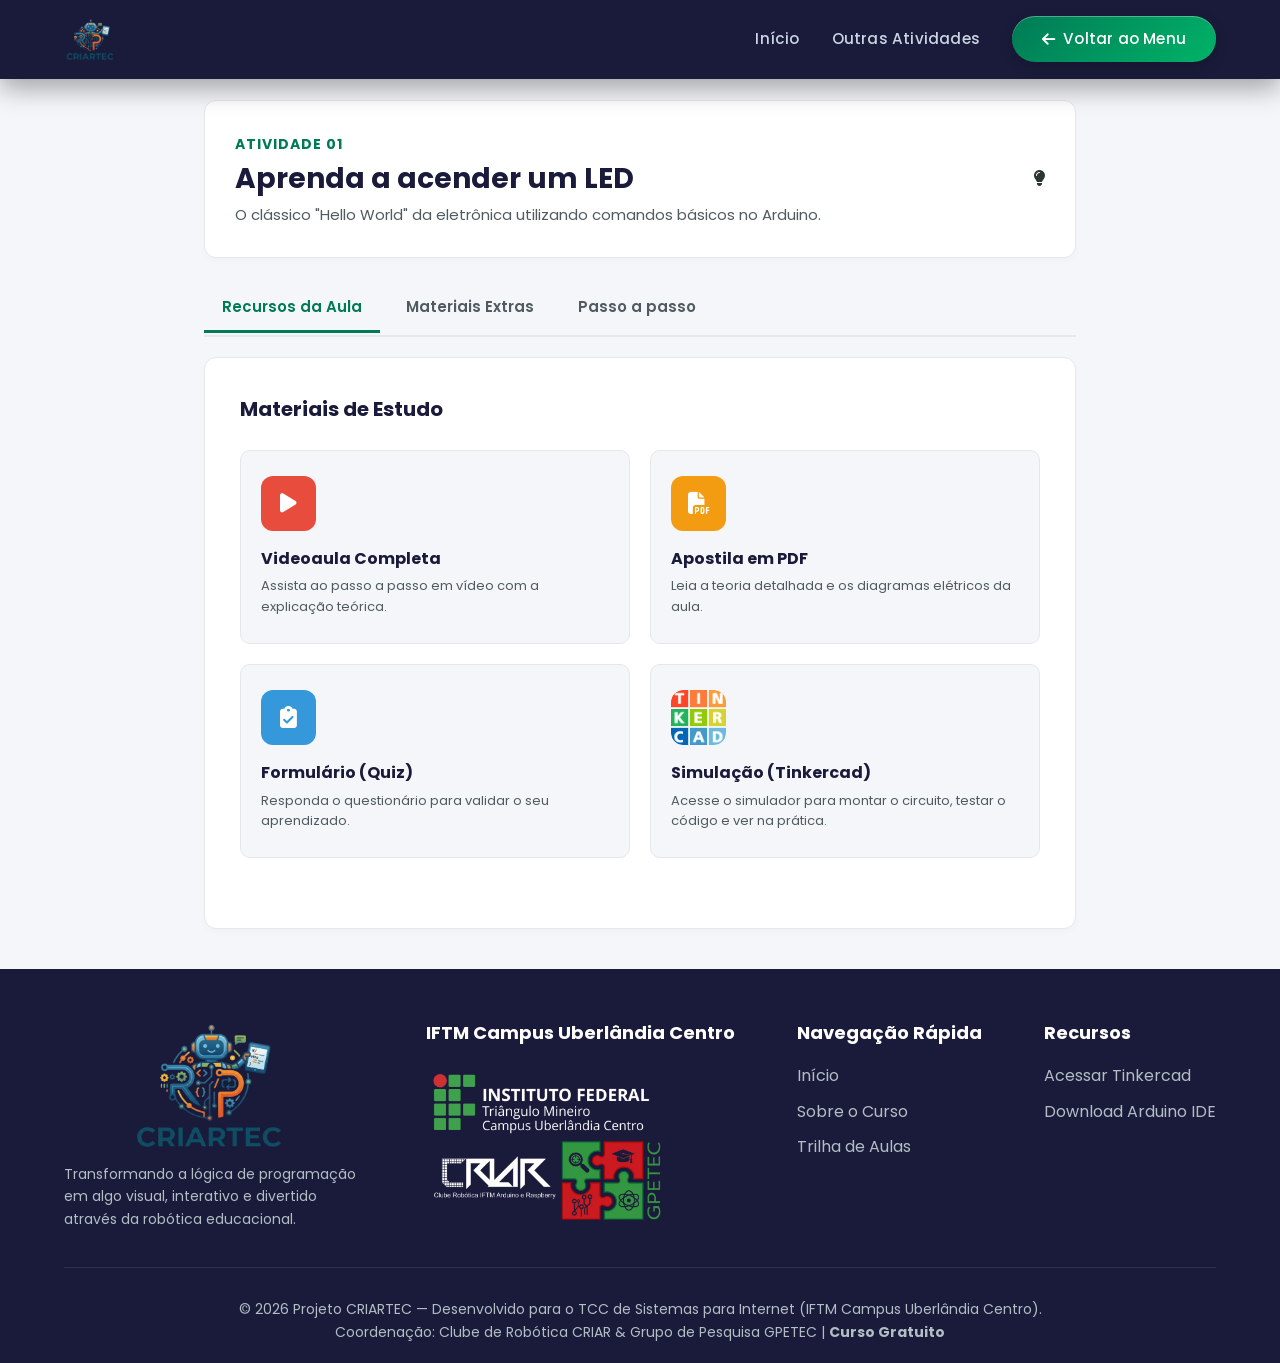
==== atividade1.html @ e02fe705 "atualização" ====
<!DOCTYPE html>
<html lang="pt-BR">

<head>
    <meta charset="UTF-8">
    <meta name="viewport" content="width=device-width, initial-scale=1.0">
    <title>CRIARTEC - Atividade 01: LED</title>
    <!-- Ícones e Fontes -->
    <link rel="stylesheet" href="https://cdnjs.cloudflare.com/ajax/libs/font-awesome/6.4.0/css/all.min.css">
    <link href="https://fonts.googleapis.com/css2?family=Poppins:wght@300;400;500;600;700&display=swap"
        rel="stylesheet">
    <link rel="icon" href="img/criartec-logo-transparente.png" type="image/x-png">
    <!-- CSS Externo -->
    <link rel="stylesheet" href="css/atividades.css">
    <link rel="stylesheet" href="css/navbar.css">
    <link rel="stylesheet" href="css/responsive.css">
</head>

<body>

    <!-- Menu Superior -->
     <nav class="navbar">
        <a href="#inicio" class="logo" aria-label="CRIARTEC - Início">
            <img src="img/criartec-logo-transparente.png" alt="CRIARTEC">
        </a>
        <ul class="nav-links">
            <li><a href="index.html#inicio">Início</a></li>
            <li><a href="index.html#atividades">Outras Atividades</a></li>
            <li><a href="index.html#inicio" class="btn-nav"><i class="fa-solid fa-arrow-left"></i> Voltar ao Menu</a>
            </li>
        </ul>
    </nav>

    <!-- Conteúdo da Atividade -->
    <main class="main-content">

        <!-- Cabeçalho da Aula -->
        <div class="header-activity">
            <div class="header-text">
                <span class="badge">ATIVIDADE 01</span>
                <h1>Aprenda a acender um LED</h1>
                <p>O clássico "Hello World" da eletrônica utilizando comandos básicos no Arduino.</p>
            </div>
            <div class="header-icon">
                <i class="fa-solid fa-lightbulb"></i>
            </div>
        </div>

        <!-- Abas de Navegação -->
        <div class="tabs">
            <button class="tab-btn active" data-tab="sobre">Recursos da Aula</button>
            <button class="tab-btn" data-tab="materiais">Materiais Extras</button>
            <button class="tab-btn" data-tab="passo">Passo a passo</button>
        </div>

        <!-- ABA 1: Recursos da Aula (Links) -->
        <div id="sobre" class="content-area">
            <h2>Materiais de Estudo</h2>

            <div class="resource-grid">
                <a href="https://youtu.be/RsDyXjZs1PU" target="_blank" class="resource-card">
                    <div class="resource-icon icon-video">
                        <i class="fa-solid fa-play"></i>
                    </div>
                    <h3>Videoaula Completa</h3>
                    <p>Assista ao passo a passo em vídeo com a explicação teórica.</p>
                </a>

                <a href="https://drive.google.com/file/d/1k_wYzyM3q8gbBVR49dUiiBv717crHSry/view?usp=drive_link"
                    target="_blank" class="resource-card">
                    <div class="resource-icon icon-pdf">
                        <i class="fa-solid fa-file-pdf"></i>
                    </div>
                    <h3>Apostila em PDF</h3>
                    <p>Leia a teoria detalhada e os diagramas elétricos da aula.</p>
                </a>

                <a href="https://forms.gle/5xNGoNHPj3wwF32x7" target="_blank" class="resource-card">
                    <div class="resource-icon icon-forms">
                        <i class="fa-solid fa-clipboard-check"></i>
                    </div>
                    <h3>Formulário (Quiz)</h3>
                    <p>Responda o questionário para validar o seu aprendizado.</p>
                </a>

                <!-- 4º CARD NOVO - TINKERCAD -->
                <a href="https://www.tinkercad.com/dashboard" target="_blank" class="resource-card">
                    <div class="resource-icon" style="background: transparent; overflow: hidden;">
                        <img src="img/logotinkercad.png" alt="Tinkercad"
                            style="width: 100%; height: 100%; object-fit: contain; border-radius: 12px;">
                    </div>
                    <h3>Simulação (Tinkercad)</h3>
                    <p>Acesse o simulador para montar o circuito, testar o código e ver na prática.</p>
                </a>
            </div>
        </div>

        <!-- ABA 2: Materiais Extras -->
        <div id="materiais" class="content-area" style="display: none;">
            <h2>Arquivos para Download</h2>
            <div class="resource-grid" style="grid-template-columns: repeat(auto-fit, minmax(200px, 1fr));">
                <a href="https://drive.google.com/file/d/1oiCdFPkoTiHt7OUaZeX1EC3WDrPViE0s/view?usp=drive_link"
                    class="resource-card">
                    <div class="resource-icon icon-code" style="background: #34495e;">
                        <i class="fa-solid fa-file-code"></i>
                    </div>
                    <h3>Código Arduino (.ino)</h3>
                    <p>Baixe o código-fonte.</p>
                </a>
                <a href="https://drive.google.com/file/d/1j3tY9llUZsCL1WMbT2v27WBMkh-8rcXo/view?usp=drive_link"
                    class="resource-card">
                    <div class="resource-icon icon-diagram" style="background: #27ae60;">
                        <i class="fa-solid fa-diagram-project"></i>
                    </div>
                    <h3>Diagrama elétrico</h3>
                    <p>Esquema de montagem.</p>
                </a>

            </div>
        </div>

        <!-- ABA 3: Passo a Passo -->
        <div id="passo" class="content-area" style="display: none;">
            <h2>Instruções Práticas</h2>
            <ol class="passo-lista">
                <li>Abra o seu ambiente de simulação no <strong>Tinkercad</strong>.</li>
                <li>Arraste uma placa Arduino Uno para a área de trabalho.</li>
                <li>Conecte um <strong>LED</strong> e um Resistor (recomendado 220Ω ou 330Ω).</li>
                <li>Ligue o terminal positivo do LED (Anodo) ao <strong>pino digital 11</strong> do Arduino.</li>
                <li>Copie o código base disponível na videoaula e cole na aba de código do simulador.</li>
                <li>Clique em "Iniciar Simulação" e veja o LED piscar!</li>
            </ol>
        </div>

    </main>

     <!-- Rodapé Completo -->
    <footer class="footer">
        <div class="footer-content">
            <div class="footer-col" style="max-width: 300px;">
                <h4 class="footer-logo">
                    <img src="img/criartec-logo-transparente.png" alt="CRIARTEC">
                </h4>
                <p style="font-size: 14px; margin-top: 10px;">Transformando a lógica de programação em algo visual, interativo e divertido através da robótica educacional.</p>
            </div>

             <!-- Coluna 2: Parceiros e logos -->
            <div class="footer-col">
                <h4 style="color: #ffffff; margin-bottom: 5px;">IFTM Campus Uberlândia Centro</h4>
                <!-- <p style="font-size: 13px; color: #b2bec3; margin-top: 5px;">GPETEC & Clube de Robótica CRIAR</p> -->
                <img src="img/logoeditar.png" alt="IFTM" style="width:250px; margin-top: 10px;">


            </div>
            <div class="footer-col">    

                <h4>Navegação Rápida</h4>
                <ul>
                    <li><a href="index.html#inicio">Início</a></li>
                    <li><a href="index.html#sobre">Sobre o Curso</a></li>
                 <li><a href="index.html#atividades">Trilha de Aulas</a></li>
                </ul>
            </div>

            <div class="footer-col">
                <h4>Recursos</h4>
                <ul>
                    <li><a href="https://www.tinkercad.com/" target="_blank">Acessar Tinkercad</a></li>
                    <li><a href="https://support.arduino.cc/hc/en-us/articles/360019833020-Download-and-install-Arduino-IDE" target="_blank">Download Arduino IDE</a></li>
                </ul>
            </div>
        </div>
        <div class="footer-bottom">
            <p>© 2026 Projeto CRIARTEC — Desenvolvido para o TCC de Sistemas para Internet (IFTM Campus Uberlândia Centro).</p>
            <p>Coordenação: Clube de Robótica CRIAR & Grupo de Pesquisa GPETEC | <strong>Curso Gratuito</strong></p>
        </div>
    </footer>

    <!-- JavaScript Externo -->
    <script src="js/atividade1.js"></script>
</body>

</html>
---- css/atividades.css ----
/* ===== VARIÁVEIS ===== */
:root {
    --verde-principal: #007A55;
    --verde-escuro: #006344;
    --roxo-escuro: #1a1a3a;
    --cinza-bg: #f4f6f9;
    --branco: #ffffff;
    --texto: #2d3436;
    --texto-suave: #4f5b60;
    --borda: #e5e7eb;
}

/* ===== RESET E BASE ===== */
* {
    margin: 0;
    padding: 0;
    box-sizing: border-box;
    font-family: 'Poppins', sans-serif;
}

body {
    background-color: var(--cinza-bg);
    color: var(--texto);
    line-height: 1.6;
    display: flex;
    flex-direction: column;
    min-height: 100vh;
}

/* ===== NAVBAR ===== */
.navbar {
    background-color: var(--roxo-escuro);
    padding: 15px 5%;
    display: flex;
    justify-content: space-between;
    align-items: center;
    position: fixed;
    width: 100%;
    top: 0;
    z-index: 1000;
    box-shadow: 0 4px 10px rgba(0, 0, 0, 0.1);
}

/* .logo {
    display: flex;
    align-items: center;
    text-decoration: none;
    line-height: 0;
} */

.logo img {
    display: block;
    width: 50px;
    height: auto;
    max-height: 58px;
    object-fit: contain;
}

.nav-links {
    list-style: none;
    display: flex;
    gap: 25px;
    align-items: center;
}

.nav-links li a {
    color: #b2bec3;
    text-decoration: none;
    font-size: 15px;
    font-weight: 500;
    transition: 0.3s;
}

.nav-links li a:hover {
    color: var(--verde-principal);
}

.btn-nav {
    background-color: var(--verde-principal);
    color: var(--branco) !important;
    padding: 8px 20px;
    border-radius: 6px;
    display: inline-flex;
    align-items: center;
    justify-content: center;
    text-decoration: none;
}

.btn-nav:hover {
    background-color: var(--verde-escuro);
}

/* ===== MAIN CONTENT ===== */
.main-content {
    flex: 1;
    margin: 100px auto 40px;
    width: 100%;
    max-width: 1000px;
    padding: 0 5%;
}

/* ===== HEADER DA ATIVIDADE ===== */
.header-activity {
    display: flex;
    align-items: center;
    justify-content: space-between;
    background: var(--branco);
    padding: 30px;
    border-radius: 12px;
    border: 1px solid var(--borda);
    margin-bottom: 25px;
    box-shadow: 0 4px 6px rgba(0, 0, 0, 0.02);
    gap: 20px;
}

.header-text {
    flex: 1;
}

.header-text h1 {
    font-size: 28px;
    color: var(--roxo-escuro);
    margin-bottom: 5px;
    line-height: 1.3;
}

.header-text p {
    color: var(--texto-suave);
    font-size: 15px;
}

.badge {
    color: var(--verde-principal);
    font-weight: 700;
    font-size: 14px;
    letter-spacing: 1px;
    display: inline-block;
    margin-bottom: 6px;
}

/* ===== ABAS ===== */
.tabs {
    display: flex;
    gap: 8px;
    margin-bottom: 20px;
    border-bottom: 2px solid var(--borda);
    overflow-x: auto;
    -webkit-overflow-scrolling: touch;
    padding-bottom: 4px;
    width: 100%;
    scrollbar-width: thin;
    scrollbar-color: var(--verde-principal) var(--borda);
}

.tabs::-webkit-scrollbar {
    height: 4px;
}

.tabs::-webkit-scrollbar-track {
    background: var(--borda);
    border-radius: 4px;
}

.tabs::-webkit-scrollbar-thumb {
    background-color: var(--verde-principal);
    border-radius: 4px;
}

.tab-btn {
    background: none;
    border: none;
    padding: 12px 18px;
    font-size: 15px;
    font-weight: 600;
    color: var(--texto-suave);
    cursor: pointer;
    transition: 0.25s;
    border-bottom: 3px solid transparent;
    margin-bottom: -2px;
    white-space: nowrap;
    flex-shrink: 0;
}

.tab-btn:hover {
    color: var(--verde-principal);
}

.tab-btn.active {
    color: var(--verde-principal);
    border-bottom-color: var(--verde-principal);
}

.content-area {
    background: var(--branco);
    border-radius: 12px;
    border: 1px solid var(--borda);
    padding: 35px;
    animation: fadeIn 0.4s ease;
    box-shadow: 0 4px 6px rgba(0, 0, 0, 0.02);
}

@keyframes fadeIn {
    from {
        opacity: 0;
        transform: translateY(10px);
    }
    to {
        opacity: 1;
        transform: translateY(0);
    }
}

.content-area h2 {
    font-size: 20px;
    margin-bottom: 25px;
    color: var(--roxo-escuro);
}

/* ===== RESOURCE GRID ===== */
.resource-grid {
    display: grid;
    grid-template-columns: repeat(auto-fit, minmax(260px, 1fr));
    gap: 20px;
    margin-bottom: 35px;
}

.resource-card {
    background: var(--cinza-bg);
    border: 1px solid var(--borda);
    border-radius: 10px;
    padding: 25px 20px;
    text-decoration: none;
    color: var(--texto);
    transition: all 0.3s ease;
    display: flex;
    flex-direction: column;
    align-items: flex-start;
}

.resource-card:hover {
    border-color: var(--verde-principal);
    box-shadow: 0 8px 20px rgba(0, 156, 109, 0.1);
    transform: translateY(-4px);
    background: var(--branco);
}

.resource-icon {
    width: 55px;
    height: 55px;
    border-radius: 12px;
    display: flex;
    align-items: center;
    justify-content: center;
    font-size: 22px;
    color: #fff;
    margin-bottom: 15px;
    overflow: hidden;
}

.icon-video { background: #e74c3c; }
.icon-pdf { background: #f39c12; }
.icon-forms { background: #3498db; }
.icon-code { background: #34495e; }
.icon-diagram { background: #27ae60; }

.resource-card h3 {
    font-size: 16px;
    margin-bottom: 5px;
    color: var(--roxo-escuro);
}

.resource-card p {
    font-size: 13px;
    color: var(--texto-suave);
}

/* ===== PASSO A PASSO ===== */
.passo-lista {
    padding-left: 20px;
    line-height: 2;
    color: var(--texto-suave);
    font-size: 15px;
}

.passo-lista li {
    margin-bottom: 12px;
}

.passo-lista strong {
    color: var(--roxo-escuro);
}

/* ===== FOOTER ===== */
.footer {
    background-color: var(--roxo-escuro);
    color: #b2bec3;
    padding: 50px 5% 20px;
    margin-top: auto;
}

.footer-content {
    display: flex;
    flex-wrap: wrap;
    justify-content: space-between;
    gap: 30px;
    margin-bottom: 30px;
    border-bottom: 1px solid rgba(255, 255, 255, 0.1);
    padding-bottom: 30px;
}

.footer-col h4 {
    color: var(--branco);
    margin-bottom: 15px;
    font-size: 18px;
}

.footer-col ul {
    list-style: none;
}

.footer-col ul li {
    margin-bottom: 10px;
}

.footer-col ul li a {
    color: #b2bec3;
    text-decoration: none;
    transition: 0.3s;
}

.footer-col ul li a:hover {
    color: var(--verde-principal);
}

.footer-bottom {
    text-align: center;
    font-size: 14px;
}

/* ===== FOOTER LOGO (CORRIGIDO) ===== */
.footer-logo {
    display: flex;
    align-items: center;
    justify-content: center;      /* centraliza a imagem dentro do flex */
    margin: 0 auto 15px;          /* centraliza o próprio bloco */
    width: 100%;
    max-width: 200px;             /* limite em telas maiores */
}

.footer-logo img {
    width: 170px;
    max-width: 100%;              /* nunca ultrapassa o contêiner */
    height: auto;
    object-fit: contain;
    transition: transform 0.2s ease;
}

.footer-logo:hover img {
    transform: translateY(-2px);
}

/* ============================================================
   RESPONSIVIDADE
   ============================================================ */

/* Tablets e telas médias */
@media (max-width: 992px) {
    .main-content {
        margin-top: 110px;
    }
}

/* Smartphones e tablets em pé (<= 768px) */
@media (max-width: 768px) {
    .navbar {
        position: relative !important;
        flex-direction: column !important;
        padding: 16px 5% 14px !important;
        gap: 12px !important;
    }

    .nav-links {
        flex-wrap: wrap;
        justify-content: center;
        gap: 12px 16px;
        width: 100%;
    }

    .btn-nav {
        width: 100%;
        max-width: 240px;
        text-align: center;
        padding: 10px 16px;
    }

    .main-content {
        margin-top: 20px !important;
        padding: 0 4% !important;
    }

    .header-activity {
        flex-direction: column;
        text-align: center;
        gap: 16px;
        padding: 24px 18px;
    }

    .header-text h1 {
        font-size: 24px;
    }

    .tabs {
        overflow-x: auto !important;
        white-space: nowrap !important;
        justify-content: flex-start;
        padding-bottom: 6px;
        gap: 6px;
    }

    .tab-btn {
        padding: 9px 14px;
        font-size: 14px;
        flex-shrink: 0;
    }

    .content-area {
        padding: 24px 18px;
    }

    .logo img {
        width: 50px;
        max-height: auto;
        align-items: center;
    }

    .footer-content {
        flex-direction: column;
        text-align: center;
        align-items: center;
        gap: 25px;
    }

    .footer-col {
        width: 100%;
        max-width: 400px;
        margin: 0 auto;           /* centraliza cada coluna */
    }

    .footer-logo {
        justify-content: center;
        margin: 0 auto 15px;      /* centralização garantida */
        max-width: 200px;
    }

    .footer-logo img {
        width: 145px;
        max-width: 100%;
    }
}

/* Smartphones pequenos (<= 480px) */
@media (max-width: 480px) {
    .main-content {
        margin-top: 15px !important;
        padding: 0 3% !important;
    }

    .header-text h1 {
        font-size: 20px;
    }

    .header-text p {
        font-size: 13.5px;
    }

    .header-activity {
        padding: 18px 14px;
    }

    .tab-btn {
        font-size: 13px;
        padding: 8px 10px;
    }

    .content-area {
        padding: 18px 14px;
    }

    .passo-lista {
        font-size: 13.5px;
        padding-left: 16px;
        line-height: 1.8;
    }

    .resource-card {
        padding: 18px 14px;
    }

    .resource-icon {
        width: 44px;
        height: 44px;
        font-size: 18px;
    }

    .footer-logo {
        max-width: 180px;
    }

    .footer-logo img {
        width: 130px;
    }
}
---- css/navbar.css ----
:root {
    --verde-principal: #007A55;
    --roxo-escuro: #1a1a3a;
}

.navbar {
    position: fixed;
    top: 0;
    left: 0;
    width: 100%;
    display: flex;
    justify-content: space-between;
    align-items: center;
    padding: 16px 5%;
    z-index: 1000;
    background-color: var(--roxo-escuro);
    border: none !important;
    box-shadow: 0 10px 25px rgba(0, 0, 0, 0.35);
    transition: background-color 0.3s ease, backdrop-filter 0.3s ease, box-shadow 0.3s ease, padding 0.3s ease;
}

.navbar::after {
    content: '';
    position: absolute;
    bottom: -1px;
    left: 0;
    width: 100%;
    height: 2px;
    background-color: inherit;
    pointer-events: none;
    z-index: -1;
}

.navbar.scrolled {
    background-color: rgba(26, 26, 58, 0.82);
    backdrop-filter: blur(12px);
    -webkit-backdrop-filter: blur(12px);
    box-shadow: 0 12px 30px rgba(0, 0, 0, 0.45);
    padding-top: 12px;
    padding-bottom: 12px;
}

.logo {
    display: inline-flex;
    align-items: center;
    text-decoration: none;
    transition: transform 0.2s ease, opacity 0.2s ease;
}

.logo:hover {
    opacity: 0.9;
    transform: scale(1.02);
}

.logo img {
    display: block;
    width: auto;
    height: 42px;
    max-height: 48px;
    object-fit: contain;
}

.nav-links {
    list-style: none;
    display: flex;
    align-items: center;
    gap: 32px;
    margin: 0;
    padding: 0;
}

.nav-links li {
    display: flex;
    align-items: center;
}

.nav-links li a {
    color: #cbd5e1;
    text-decoration: none;
    font-size: 0.95rem;
    font-weight: 500;
    letter-spacing: 0.2px;
    position: relative;
    padding: 8px 0;
    transition: color 0.25s ease;
}

.nav-links li a:not(.btn-nav):not(.btn-nav-menu)::after {
    content: '';
    position: absolute;
    bottom: 0;
    left: 0;
    width: 0;
    height: 2px;
    background-color: var(--verde-principal);
    border-radius: 2px;
    transition: width 0.25s cubic-bezier(0.4, 0, 0.2, 1);
}

.nav-links li a:not(.btn-nav):not(.btn-nav-menu):hover {
    color: #ffffff;
}

.nav-links li a:not(.btn-nav):not(.btn-nav-menu):hover::after {
    width: 100%;
}

.btn-nav,
.btn-nav-menu {
    display: inline-flex !important;
    align-items: center !important;
    justify-content: center !important;
    gap: 8px;
    padding: 14px 30px !important;
    background: linear-gradient(135deg, var(--verde-principal), #00b368) !important;
    color: #ffffff !important;
    text-decoration: none !important;
    border: none;
    border-radius: 9999px;
    font-size: 0.95rem;
    font-weight: 600;
    line-height: 1.2;
    letter-spacing: 0.3px;
    white-space: nowrap;
    cursor: pointer;
    box-shadow: 0 4px 14px rgba(0, 0, 0, 0.15), inset 0 1px 0 rgba(255, 255, 255, 0.3);
    transition: transform 0.2s ease, box-shadow 0.2s ease, filter 0.2s ease;
}

.btn-nav::after,
.btn-nav-menu::after {
    display: none !important;
    content: none !important;
}

.btn-nav:hover,
.btn-nav-menu:hover {
    filter: brightness(1.08);
    transform: translateY(-2px);
    box-shadow: 0 6px 20px rgba(0, 200, 115, 0.4), inset 0 1px 0 rgba(255, 255, 255, 0.4);
}

.dropdown {
    position: relative;
}

.dropdown > a {
    display: inline-flex;
    align-items: center;
    gap: 6px;
}

.dropdown > a i {
    transition: transform 0.25s ease;
}

.dropdown:hover > a i,
.dropdown:focus-within > a i {
    transform: rotate(180deg);
}

.dropdown-menu {
    position: absolute;
    top: calc(100% + 14px);
    left: 50%;
    transform: translateX(-50%) translateY(8px);
    min-width: 230px;
    background-color: rgba(26, 26, 58, 0.95);
    border: none !important;
    border-radius: 12px;
    box-shadow: 0 16px 36px -4px rgba(0, 0, 0, 0.5);
    padding: 8px;
    list-style: none;
    opacity: 0;
    visibility: hidden;
    pointer-events: none;
    transition: opacity 0.25s ease, transform 0.25s ease, visibility 0.25s;
    z-index: 1001;
}

.dropdown-menu::before {
    content: '';
    position: absolute;
    top: -14px;
    left: 0;
    width: 100%;
    height: 14px;
}

.dropdown:hover .dropdown-menu,
.dropdown:focus-within .dropdown-menu,
.dropdown.active .dropdown-menu {
    opacity: 1;
    visibility: visible;
    pointer-events: auto;
    transform: translateX(-50%) translateY(0);
}

.dropdown-menu li {
    margin: 0;
    width: 100%;
}

.dropdown-menu a {
    display: flex !important;
    align-items: center;
    gap: 12px;
    padding: 12px 14px !important;
    border-radius: 8px;
    color: #cbd5e1 !important;
    font-size: 0.88rem !important;
    font-weight: 500 !important;
    text-decoration: none;
    white-space: nowrap;
    transition: all 0.2s ease;
}

.dropdown-menu a:hover {
    background-color: rgba(255, 255, 255, 0.07);
    color: #ffffff !important;
    padding-left: 18px !important;
}

@media (max-width: 768px) {
    .navbar {
        position: relative;
        flex-direction: column;
        padding: 16px 5%;
        gap: 16px;
    }

    .nav-links {
        display: flex;
        flex-wrap: wrap;
        justify-content: center;
        gap: 14px;
    }

    .logo img {
        width: auto;
        height: 42px;
        max-height: 52px;
    }
}

@media (max-width: 480px) {
    .nav-links li a {
        font-size: 14px;
    }

    .btn-nav,
    .btn-nav-menu {
        padding: 10px 22px !important;
        font-size: 0.88rem;
    }

    .logo img {
        height: 50px;
        max-height: 58px;
    }
}
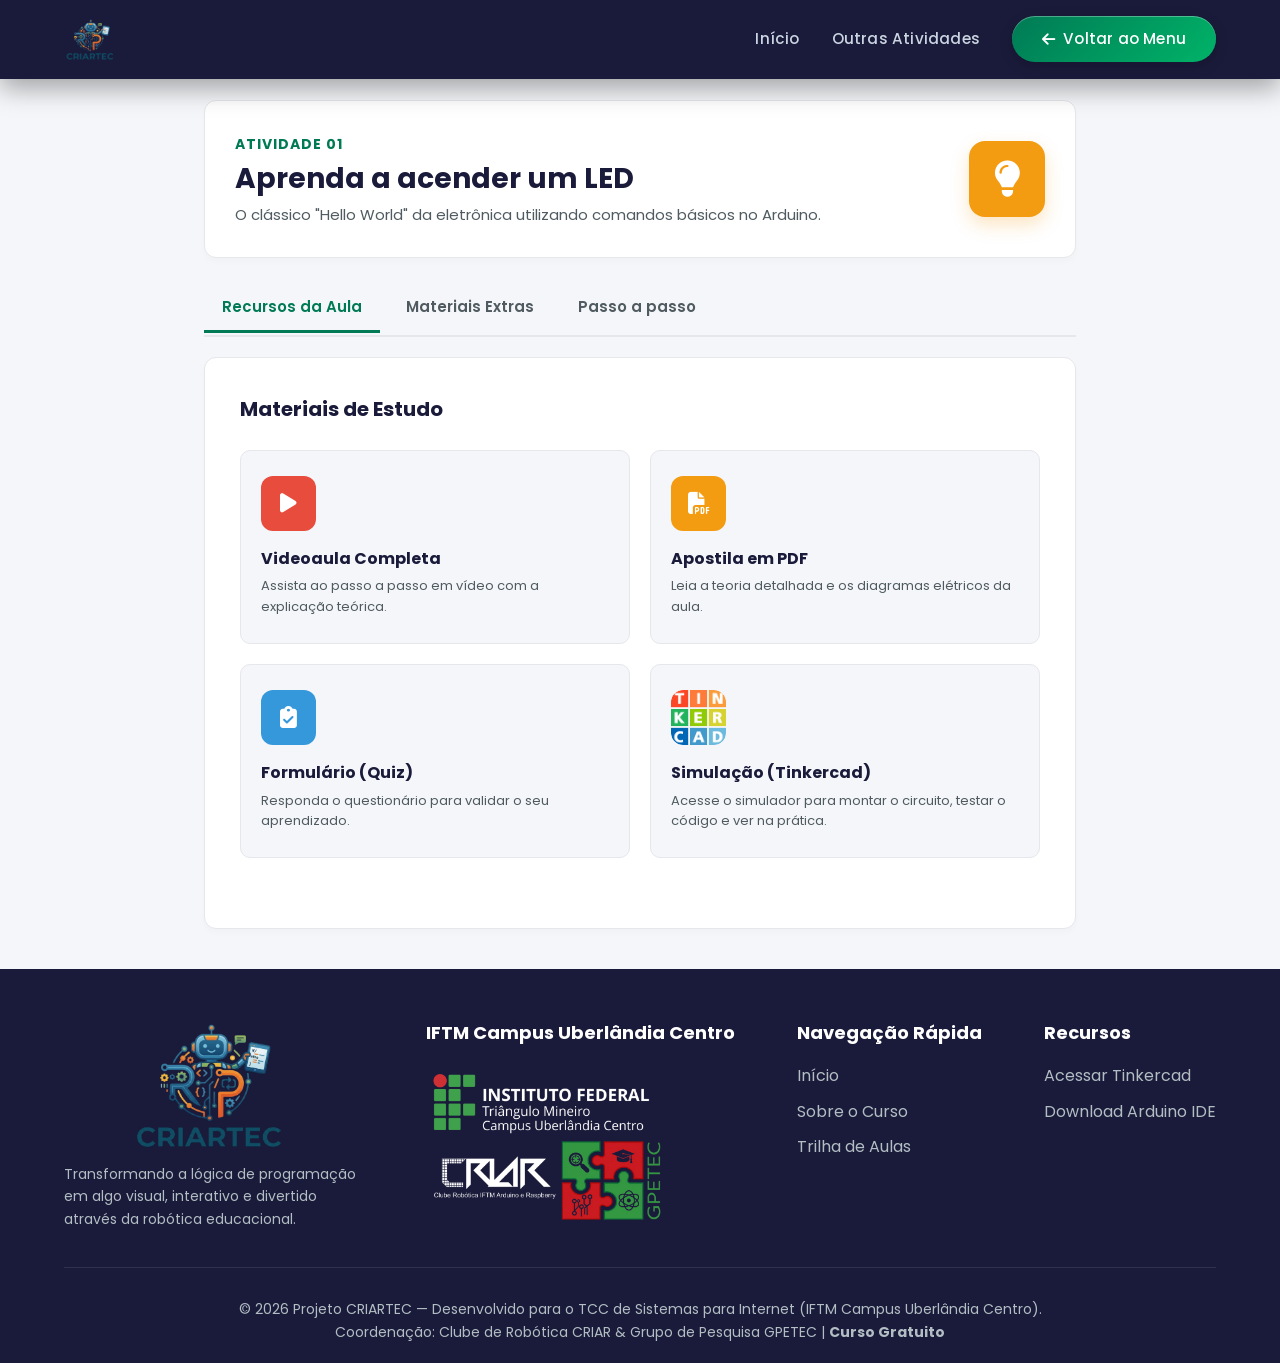
==== commit dc2a10be: "atualizar" ====
--- a/atividade1.html
+++ b/atividade1.html
@@ -35,16 +35,16 @@
     <main class="main-content">
 
         <!-- Cabeçalho da Aula -->
-        <div class="header-activity">
-            <div class="header-text">
-                <span class="badge">ATIVIDADE 01</span>
-                <h1>Aprenda a acender um LED</h1>
-                <p>O clássico "Hello World" da eletrônica utilizando comandos básicos no Arduino.</p>
-            </div>
-            <div class="header-icon">
-                <i class="fa-solid fa-lightbulb"></i>
-            </div>
-        </div>
+      <div class="header-activity">
+    <div class="header-text">
+        <span class="badge">ATIVIDADE 01</span>
+        <h1>Aprenda a acender um LED</h1>
+        <p>O clássico "Hello World" da eletrônica utilizando comandos básicos no Arduino.</p>
+    </div>
+    <div class="header-icon" aria-hidden="true">
+        <i class="fa-solid fa-lightbulb"></i>
+    </div>
+</div>
 
         <!-- Abas de Navegação -->
         <div class="tabs">
--- a/css/atividades.css
+++ b/css/atividades.css
@@ -136,6 +136,20 @@
     letter-spacing: 1px;
     display: inline-block;
     margin-bottom: 6px;
+}
+
+.header-icon {
+    width: 76px;
+    height: 76px;
+    flex-shrink: 0;
+    display: flex;
+    align-items: center;
+    justify-content: center;
+    border-radius: 16px;
+    background: #f39c12;
+    color: var(--branco);
+    font-size: 36px;
+    box-shadow: 0 8px 18px rgba(243, 156, 18, 0.25);
 }
 
 /* ===== ABAS ===== */
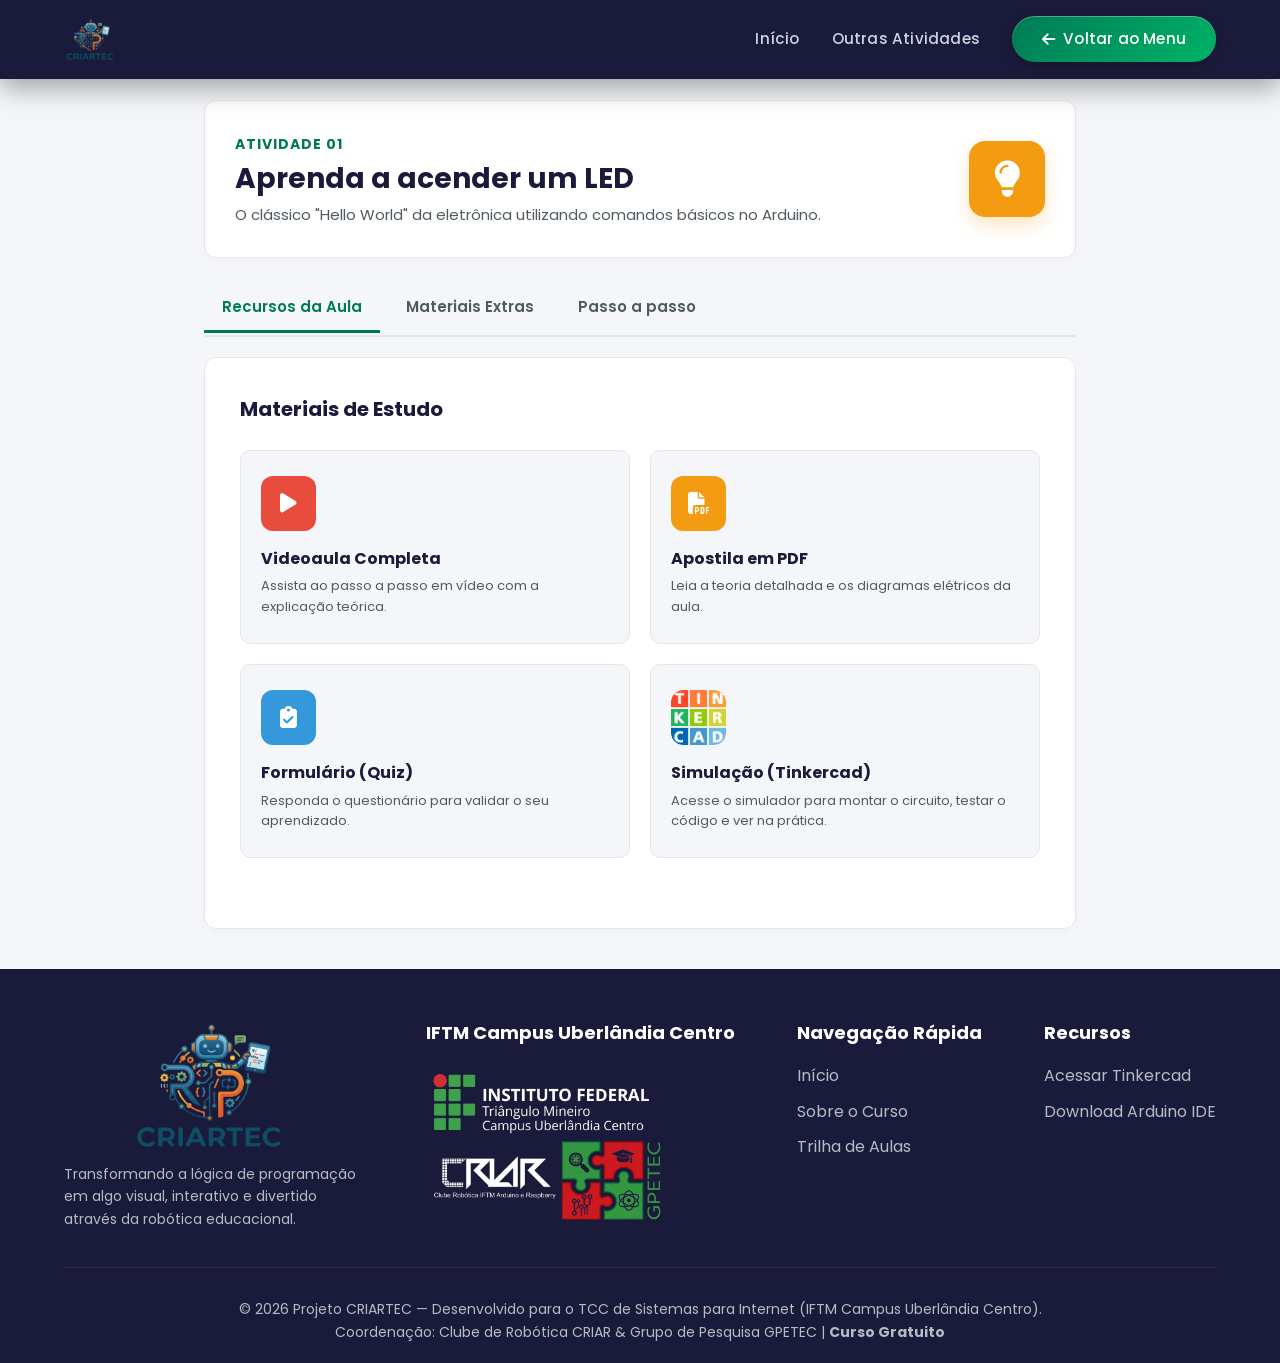
==== commit e25a5d30: "tags atualizadas" ====
--- a/atividade1.html
+++ b/atividade1.html
@@ -6,6 +6,26 @@
     <meta name="viewport" content="width=device-width, initial-scale=1.0">
     <title>CRIARTEC - Atividade 01: LED</title>
     <!-- Ícones e Fontes -->
+    <meta name="viewport" content="width=device-width, initial-scale=1.0">
+    <!-- Compatibilidade com o motor do Edge/Internet Explorer -->
+    <meta http-equiv="X-UA-Compatible" content="IE=edge">
+    <!-- Ícones e Fontes -->
+    <!-- Resumo do site exibido no Google (ideal entre 140 e 160 caracteres) -->
+    <meta name="description"
+        content="Curso 100% gratuito de robótica e lógica de programação com simulações no Tinkercad e Arduino. Desenvolvido no IFTM.">
+    <!-- Controle de robôs de busca (indexar e seguir links) -->
+    <meta name="robots" content="index, follow">
+    <meta property="og:type" content="website">
+    <meta property="og:title" content="CRIARTEC - Robótica e Programação com Tinkercad">
+    <meta property="og:description"
+        content="Aprenda robótica e programação na prática com simulações interativas no navegador. Curso gratuito.">
+    <meta property="og:url" content="https://fernandofgs91.github.io/webaplica/">
+    <meta property="og:image" content="https://fernandofgs91.github.io/webaplica/img/banner-criartec.png">
+    <meta property="og:image:alt" content="Logo e ilustração do projeto CRIARTEC">
+    <meta property="og:locale" content="pt_BR">
+    <!-- Autoria do projeto -->
+    <!-- Cor da barra de navegação no navegador mobile -->
+    <meta name="theme-color" content="#1e293b">
     <link rel="stylesheet" href="https://cdnjs.cloudflare.com/ajax/libs/font-awesome/6.4.0/css/all.min.css">
     <link href="https://fonts.googleapis.com/css2?family=Poppins:wght@300;400;500;600;700&display=swap"
         rel="stylesheet">
--- a/css/atividades.css
+++ b/css/atividades.css
@@ -151,7 +151,37 @@
     font-size: 36px;
     box-shadow: 0 8px 18px rgba(243, 156, 18, 0.25);
 }
-
+ .card-icon {
+      width: 60px;
+      height: 60px;
+      border-radius: 10px;
+      display: flex;
+      align-items: center;
+      justify-content: center;
+      font-size: 26px;
+      color: white;
+      flex-shrink: 0;
+      overflow: hidden;
+  }
+
+  .card-icon img {
+      width: 100%;
+      height: 100%;
+      object-fit: cover;
+      border-radius: 10px;
+  }
+
+  .led {
+      background-color: #f39c12;
+  }
+
+  .botao {
+      background-color: #2980b9;
+  }
+
+  .sensor {
+      background-color: #8e44ad;
+  }
 /* ===== ABAS ===== */
 .tabs {
     display: flex;
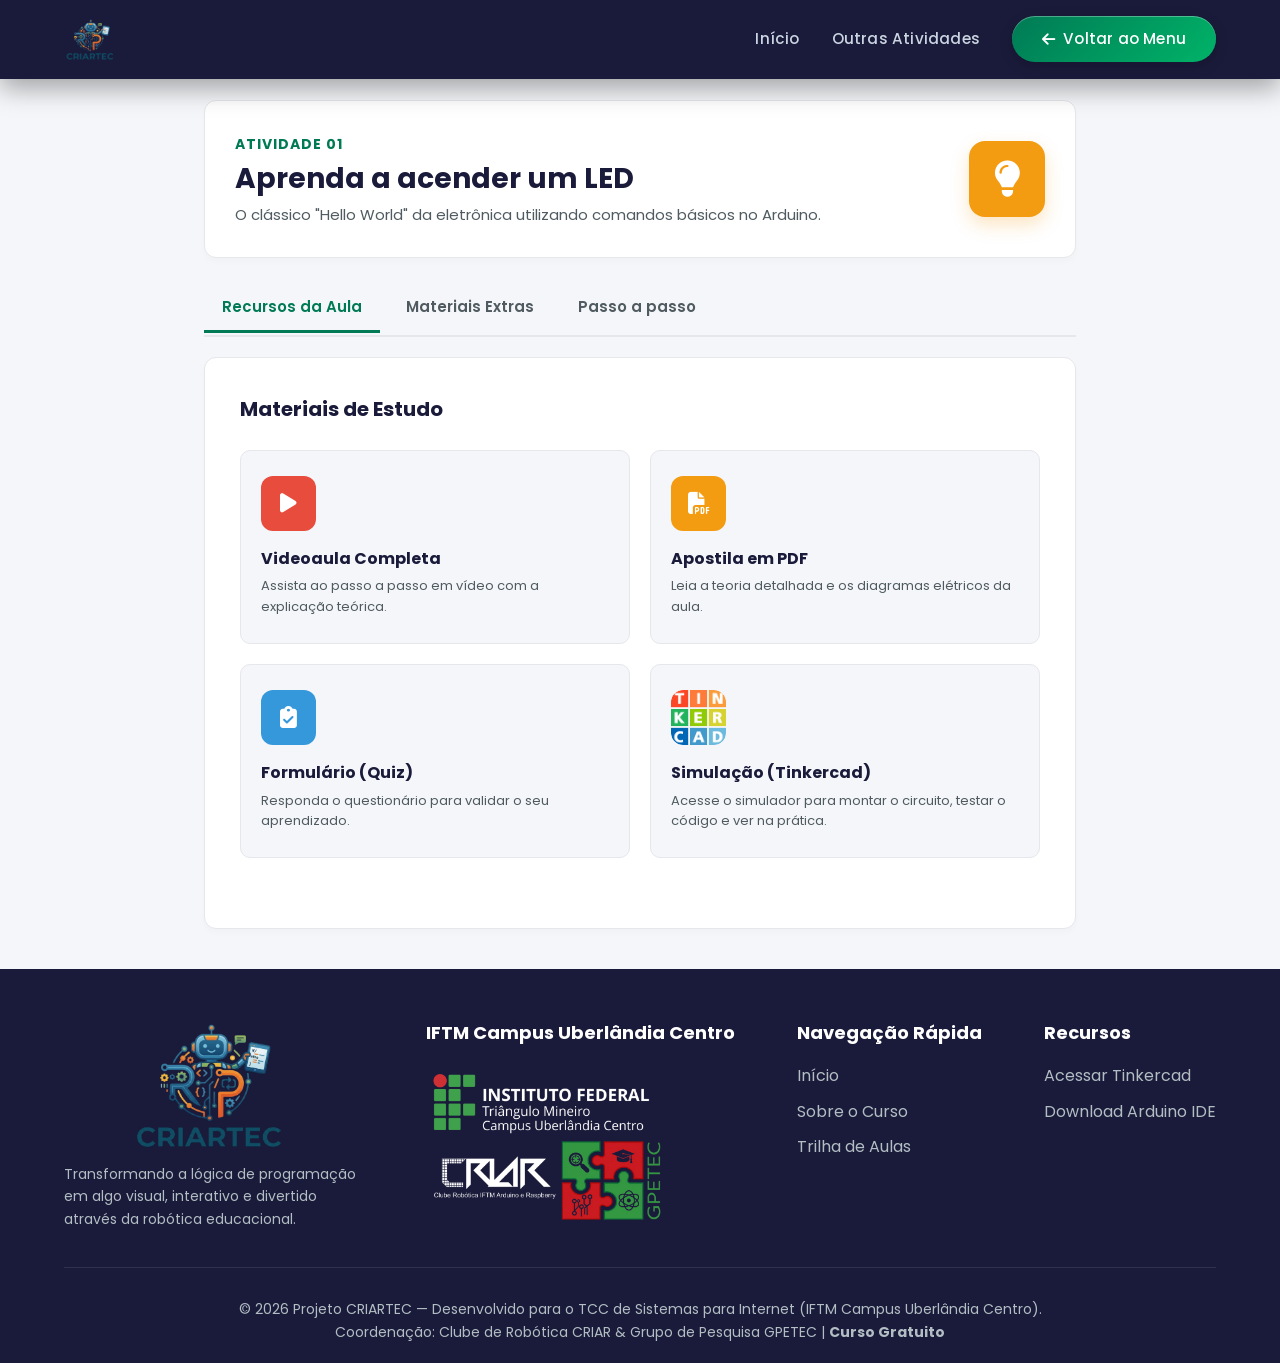
==== commit 8c485775: "correção" ====
--- a/atividade1.html
+++ b/atividade1.html
@@ -39,7 +39,7 @@
 <body>
 
     <!-- Menu Superior -->
-     <nav class="navbar">
+    <nav class="navbar">
         <a href="#inicio" class="logo" aria-label="CRIARTEC - Início">
             <img src="img/criartec-logo-transparente.png" alt="CRIARTEC">
         </a>
@@ -55,16 +55,16 @@
     <main class="main-content">
 
         <!-- Cabeçalho da Aula -->
-      <div class="header-activity">
-    <div class="header-text">
-        <span class="badge">ATIVIDADE 01</span>
-        <h1>Aprenda a acender um LED</h1>
-        <p>O clássico "Hello World" da eletrônica utilizando comandos básicos no Arduino.</p>
-    </div>
-    <div class="header-icon" aria-hidden="true">
-        <i class="fa-solid fa-lightbulb"></i>
-    </div>
-</div>
+        <div class="header-activity">
+            <div class="header-text">
+                <span class="badge">ATIVIDADE 01</span>
+                <h1>Aprenda a acender um LED</h1>
+                <p>O clássico "Hello World" da eletrônica utilizando comandos básicos no Arduino.</p>
+            </div>
+            <div class="header-icon" aria-hidden="true">
+                <i class="fa-solid fa-lightbulb"></i>
+            </div>
+        </div>
 
         <!-- Abas de Navegação -->
         <div class="tabs">
@@ -154,17 +154,18 @@
 
     </main>
 
-     <!-- Rodapé Completo -->
+    <!-- Rodapé Completo -->
     <footer class="footer">
         <div class="footer-content">
             <div class="footer-col" style="max-width: 300px;">
                 <h4 class="footer-logo">
                     <img src="img/criartec-logo-transparente.png" alt="CRIARTEC">
                 </h4>
-                <p style="font-size: 14px; margin-top: 10px;">Transformando a lógica de programação em algo visual, interativo e divertido através da robótica educacional.</p>
-            </div>
-
-             <!-- Coluna 2: Parceiros e logos -->
+                <p style="font-size: 14px; margin-top: 10px;">Transformando a lógica de programação em algo visual,
+                    interativo e divertido através da robótica educacional.</p>
+            </div>
+
+            <!-- Coluna 2: Parceiros e logos -->
             <div class="footer-col">
                 <h4 style="color: #ffffff; margin-bottom: 5px;">IFTM Campus Uberlândia Centro</h4>
                 <!-- <p style="font-size: 13px; color: #b2bec3; margin-top: 5px;">GPETEC & Clube de Robótica CRIAR</p> -->
@@ -172,13 +173,13 @@
 
 
             </div>
-            <div class="footer-col">    
+            <div class="footer-col">
 
                 <h4>Navegação Rápida</h4>
                 <ul>
                     <li><a href="index.html#inicio">Início</a></li>
                     <li><a href="index.html#sobre">Sobre o Curso</a></li>
-                 <li><a href="index.html#atividades">Trilha de Aulas</a></li>
+                    <li><a href="index.html#atividades">Trilha de Aulas</a></li>
                 </ul>
             </div>
 
@@ -186,12 +187,14 @@
                 <h4>Recursos</h4>
                 <ul>
                     <li><a href="https://www.tinkercad.com/" target="_blank">Acessar Tinkercad</a></li>
-                    <li><a href="https://support.arduino.cc/hc/en-us/articles/360019833020-Download-and-install-Arduino-IDE" target="_blank">Download Arduino IDE</a></li>
+                    <li><a href="https://support.arduino.cc/hc/en-us/articles/360019833020-Download-and-install-Arduino-IDE"
+                            target="_blank">Download Arduino IDE</a></li>
                 </ul>
             </div>
         </div>
         <div class="footer-bottom">
-            <p>© 2026 Projeto CRIARTEC — Desenvolvido para o TCC de Sistemas para Internet (IFTM Campus Uberlândia Centro).</p>
+            <p>© 2026 Projeto CRIARTEC — Desenvolvido para o TCC de Sistemas para Internet (IFTM Campus Uberlândia
+                Centro).</p>
             <p>Coordenação: Clube de Robótica CRIAR & Grupo de Pesquisa GPETEC | <strong>Curso Gratuito</strong></p>
         </div>
     </footer>
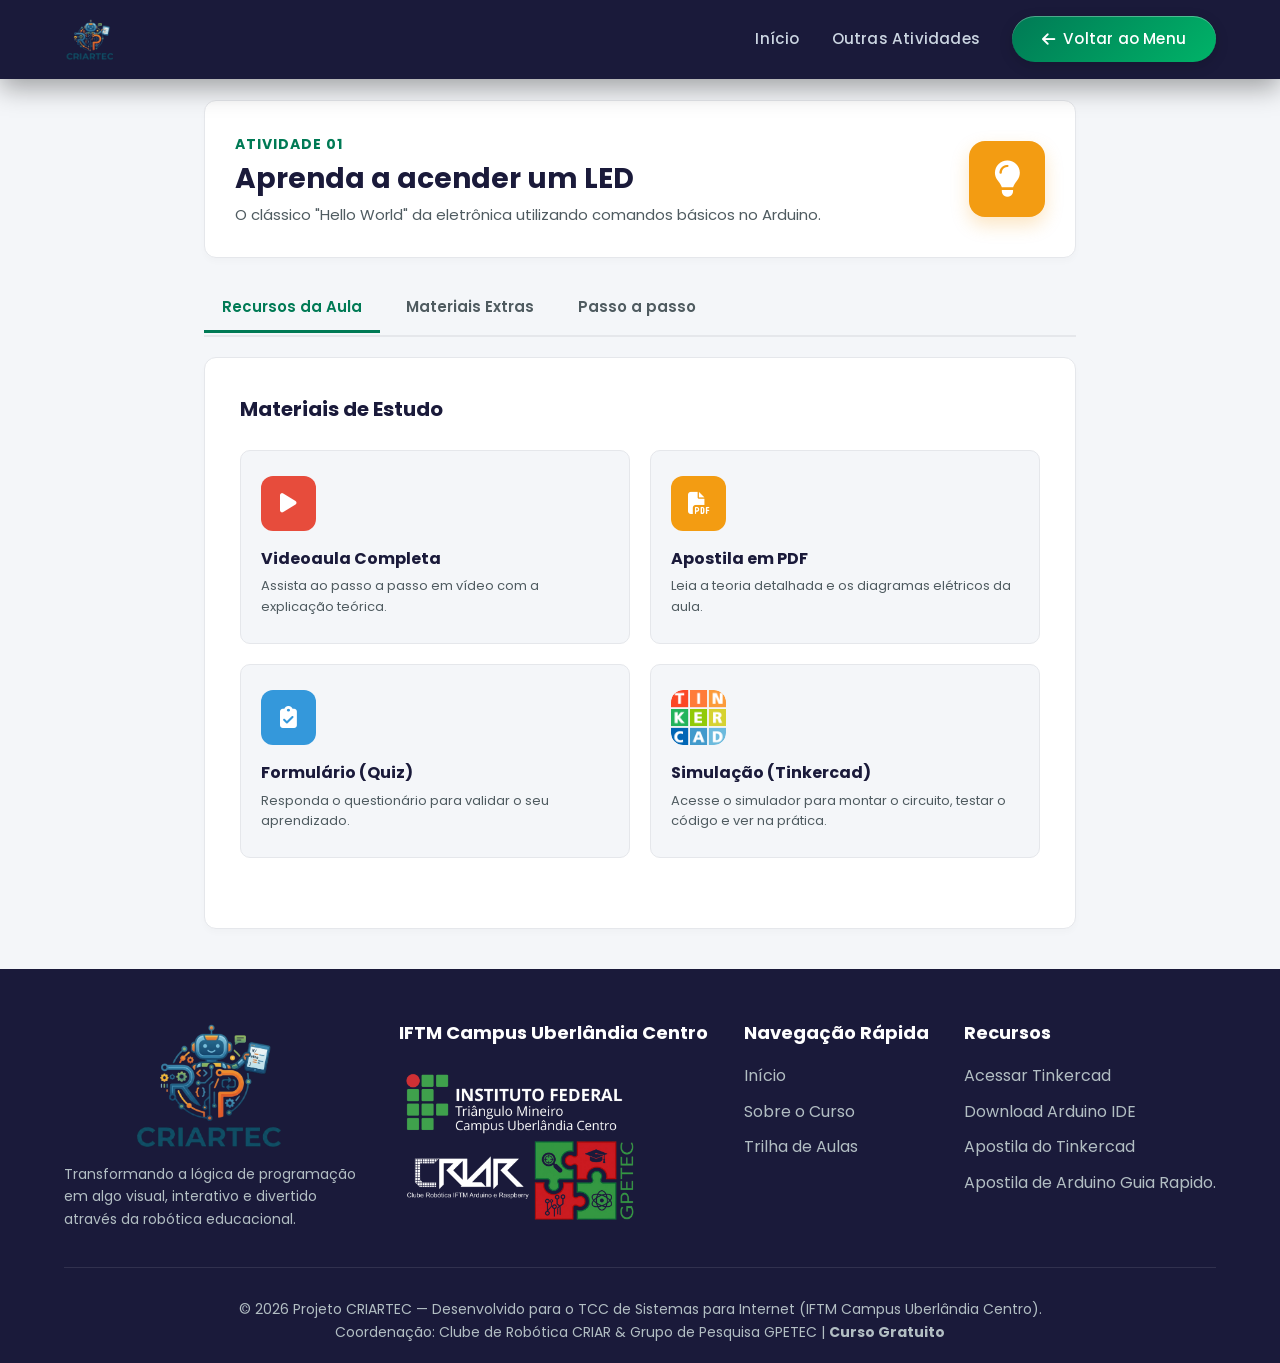
==== commit 9ff0a0d4: "links footer" ====
--- a/atividade1.html
+++ b/atividade1.html
@@ -188,9 +188,15 @@
                 <ul>
                     <li><a href="https://www.tinkercad.com/" target="_blank">Acessar Tinkercad</a></li>
                     <li><a href="https://support.arduino.cc/hc/en-us/articles/360019833020-Download-and-install-Arduino-IDE"
-                            target="_blank">Download Arduino IDE</a></li>
+                            target="_blank">Download Arduino IDE</a>
+                    <li><a href="https://drive.google.com/file/d/12jD8vB6MzA8FDy55HS8fz0E5rGn073SP/view?usp=sharing/"
+                            target="_blank">Apostila do Tinkercad</a></li>
+                    <li><a href="https://drive.google.com/file/d/1H2aJUGeyWfQwduXqsiga_4pokltlQNfr/view?usp=sharing"
+                            target="_blank">Apostila de Arduino Guia Rapido. </a></li>
+                    </li>
                 </ul>
             </div>
+        </div>
         </div>
         <div class="footer-bottom">
             <p>© 2026 Projeto CRIARTEC — Desenvolvido para o TCC de Sistemas para Internet (IFTM Campus Uberlândia
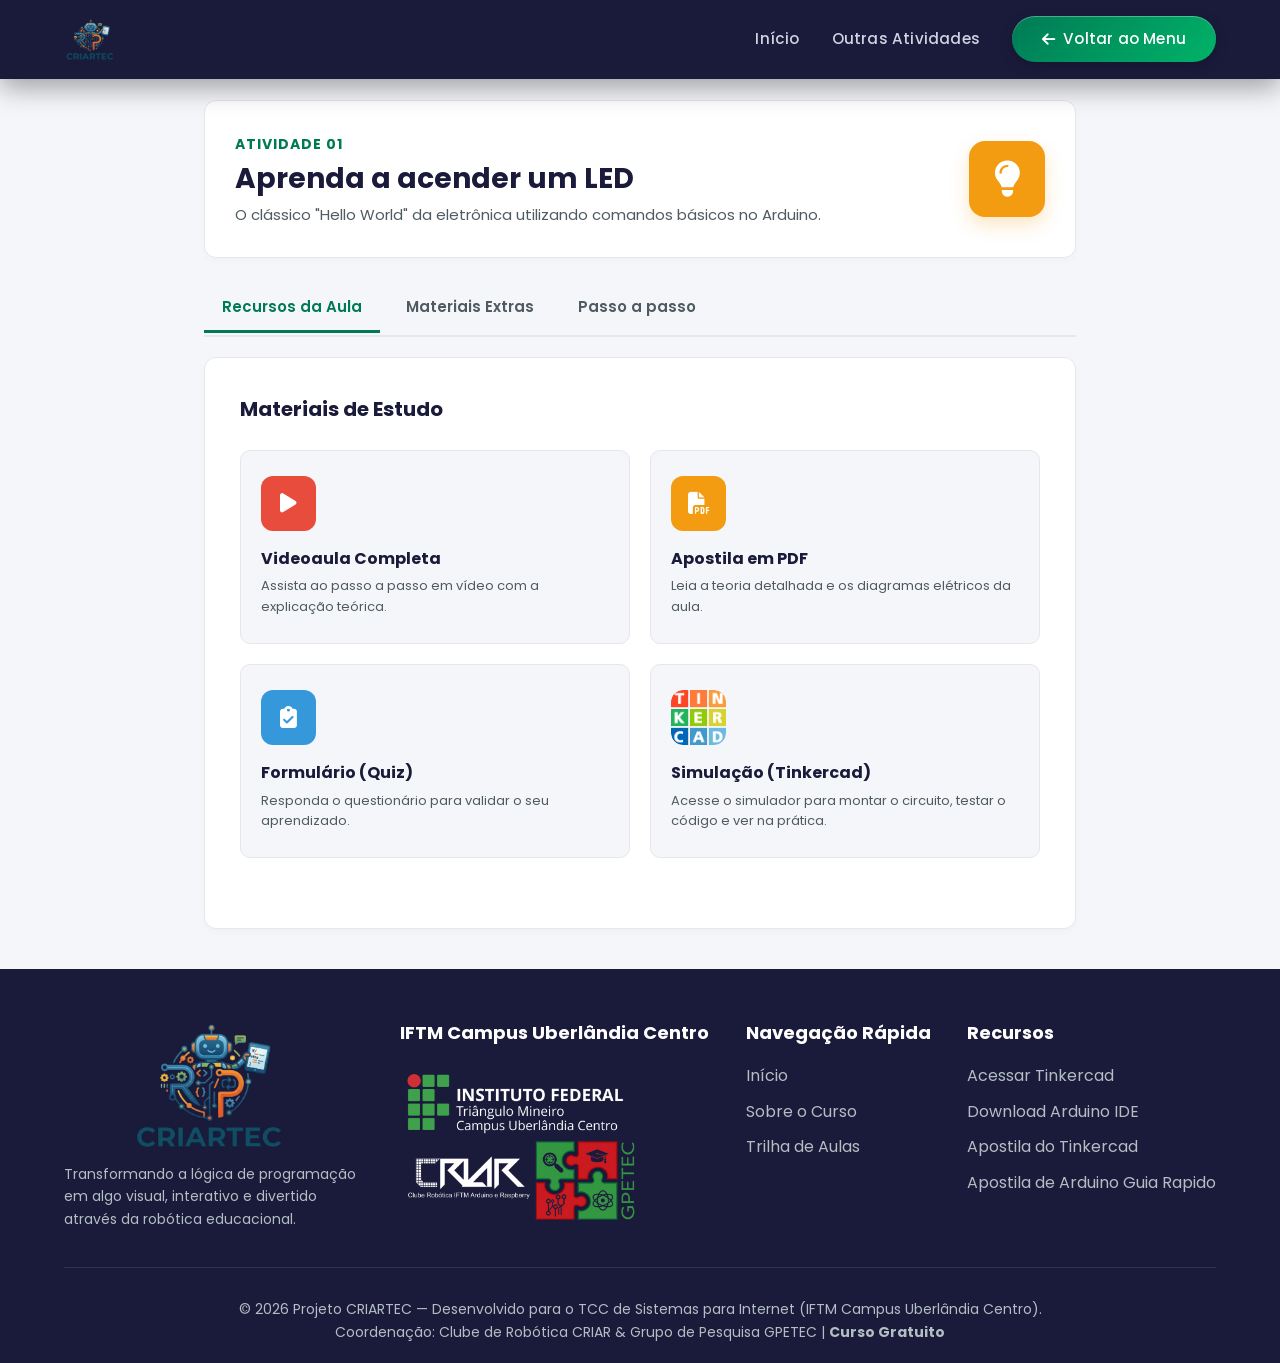
==== commit 83535904: "atualizacao" ====
--- a/atividade1.html
+++ b/atividade1.html
@@ -192,7 +192,7 @@
                     <li><a href="https://drive.google.com/file/d/12jD8vB6MzA8FDy55HS8fz0E5rGn073SP/view?usp=sharing/"
                             target="_blank">Apostila do Tinkercad</a></li>
                     <li><a href="https://drive.google.com/file/d/1H2aJUGeyWfQwduXqsiga_4pokltlQNfr/view?usp=sharing"
-                            target="_blank">Apostila de Arduino Guia Rapido. </a></li>
+                            target="_blank">Apostila de Arduino Guia Rapido </a></li>
                     </li>
                 </ul>
             </div>
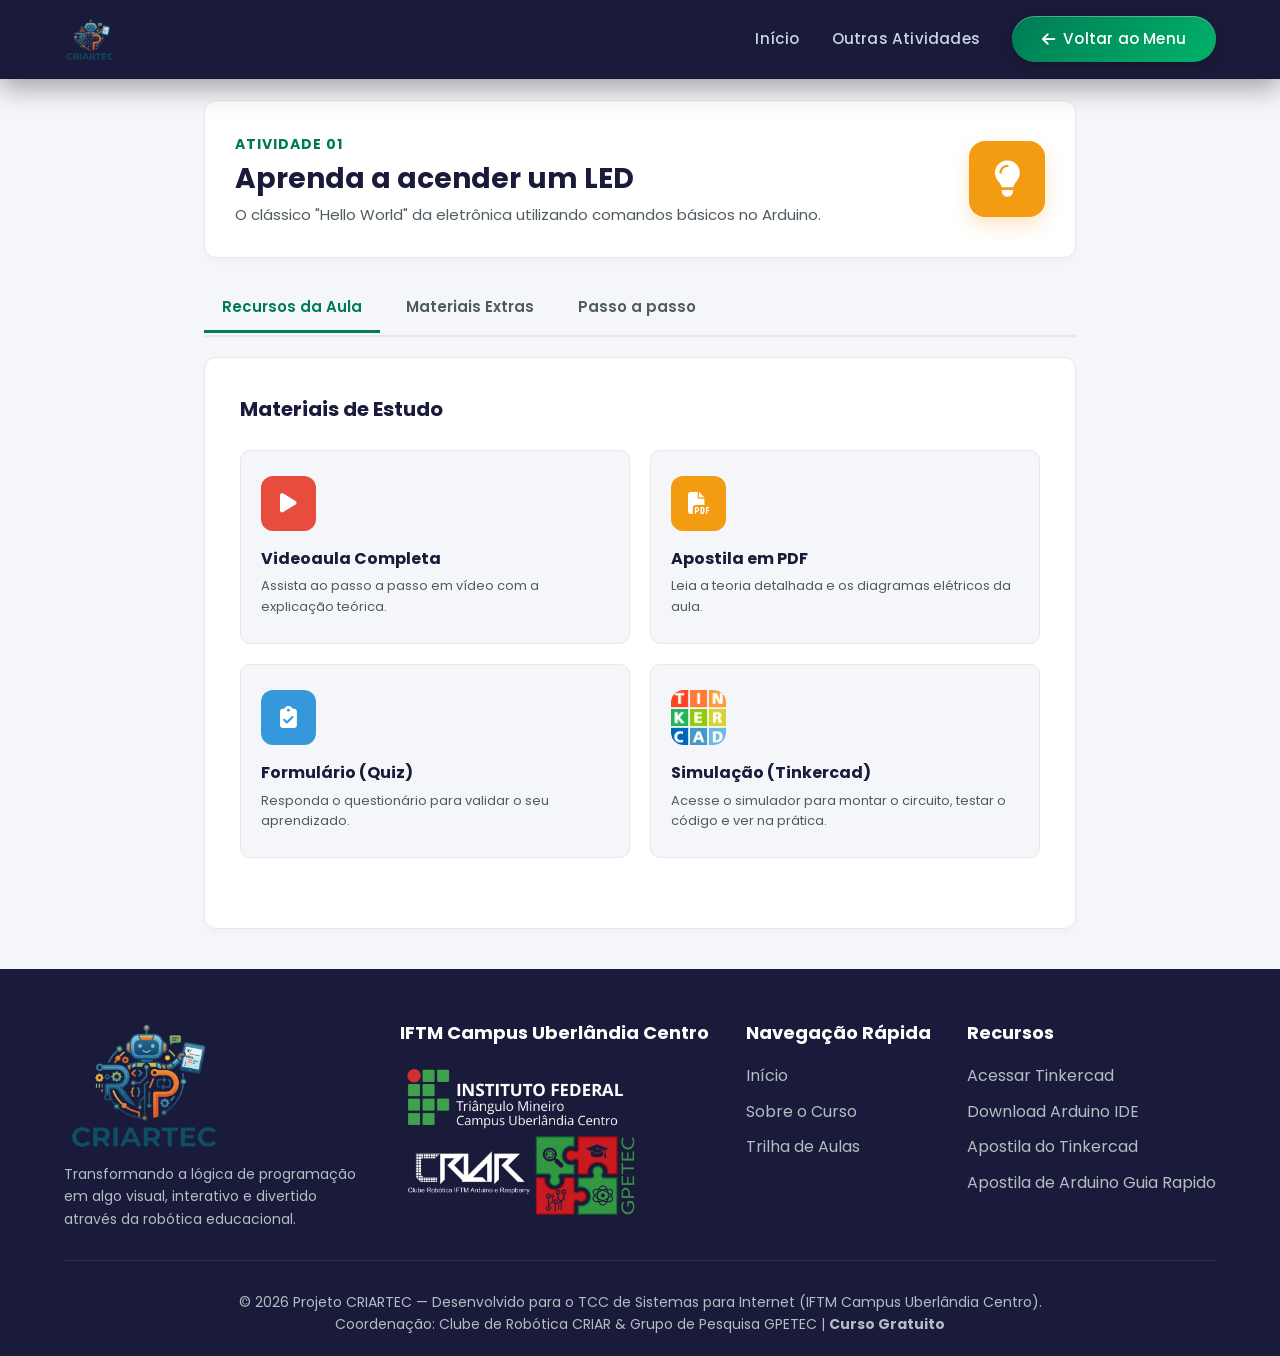
==== commit 8c45db2a: "correção" ====
--- a/atividade1.html
+++ b/atividade1.html
@@ -193,11 +193,11 @@
                             target="_blank">Apostila do Tinkercad</a></li>
                     <li><a href="https://drive.google.com/file/d/1H2aJUGeyWfQwduXqsiga_4pokltlQNfr/view?usp=sharing"
                             target="_blank">Apostila de Arduino Guia Rapido </a></li>
-                    </li>
+                  
                 </ul>
             </div>
         </div>
-        </div>
+        
         <div class="footer-bottom">
             <p>© 2026 Projeto CRIARTEC — Desenvolvido para o TCC de Sistemas para Internet (IFTM Campus Uberlândia
                 Centro).</p>
--- a/css/atividades.css
+++ b/css/atividades.css
@@ -1,4 +1,3 @@
-/* ===== VARIÁVEIS ===== */
 :root {
     --verde-principal: #007A55;
     --verde-escuro: #006344;
@@ -151,6 +150,7 @@
     font-size: 36px;
     box-shadow: 0 8px 18px rgba(243, 156, 18, 0.25);
 }
+
  .card-icon {
       width: 60px;
       height: 60px;
@@ -352,6 +352,10 @@
     padding-bottom: 30px;
 }
 
+.footer-col {
+    text-align: left;
+}
+
 .footer-col h4 {
     color: var(--branco);
     margin-bottom: 15px;
@@ -376,24 +380,32 @@
     color: var(--verde-principal);
 }
 
+/* Imagem da coluna do IFTM alinhada à esquerda no desktop */
+.footer-col img {
+    display: block;
+    max-width: 100%;
+    margin-left: 0;
+    margin-right: auto;
+}
+
 .footer-bottom {
     text-align: center;
     font-size: 14px;
 }
 
-/* ===== FOOTER LOGO (CORRIGIDO) ===== */
+/* Logo da coluna da marca */
 .footer-logo {
     display: flex;
     align-items: center;
-    justify-content: center;      /* centraliza a imagem dentro do flex */
-    margin: 0 auto 15px;          /* centraliza o próprio bloco */
+    justify-content: flex-start;
+    margin-bottom: 15px;
     width: 100%;
-    max-width: 200px;             /* limite em telas maiores */
+    max-width: 200px;
 }
 
 .footer-logo img {
     width: 170px;
-    max-width: 100%;              /* nunca ultrapassa o contêiner */
+    max-width: 100%;
     height: auto;
     object-fit: contain;
     transition: transform 0.2s ease;
@@ -474,9 +486,10 @@
     .logo img {
         width: 50px;
         max-height: auto;
-        align-items: center;
-    }
-
+        margin: 0 auto;
+    }
+
+    /* Centralização completa do rodapé na responsividade */
     .footer-content {
         flex-direction: column;
         text-align: center;
@@ -487,12 +500,18 @@
     .footer-col {
         width: 100%;
         max-width: 400px;
-        margin: 0 auto;           /* centraliza cada coluna */
+        margin: 0 auto;
+        text-align: center;
+    }
+
+    .footer-col img {
+        margin-left: auto;
+        margin-right: auto;
     }
 
     .footer-logo {
         justify-content: center;
-        margin: 0 auto 15px;      /* centralização garantida */
+        margin: 0 auto 15px;
         max-width: 200px;
     }
 
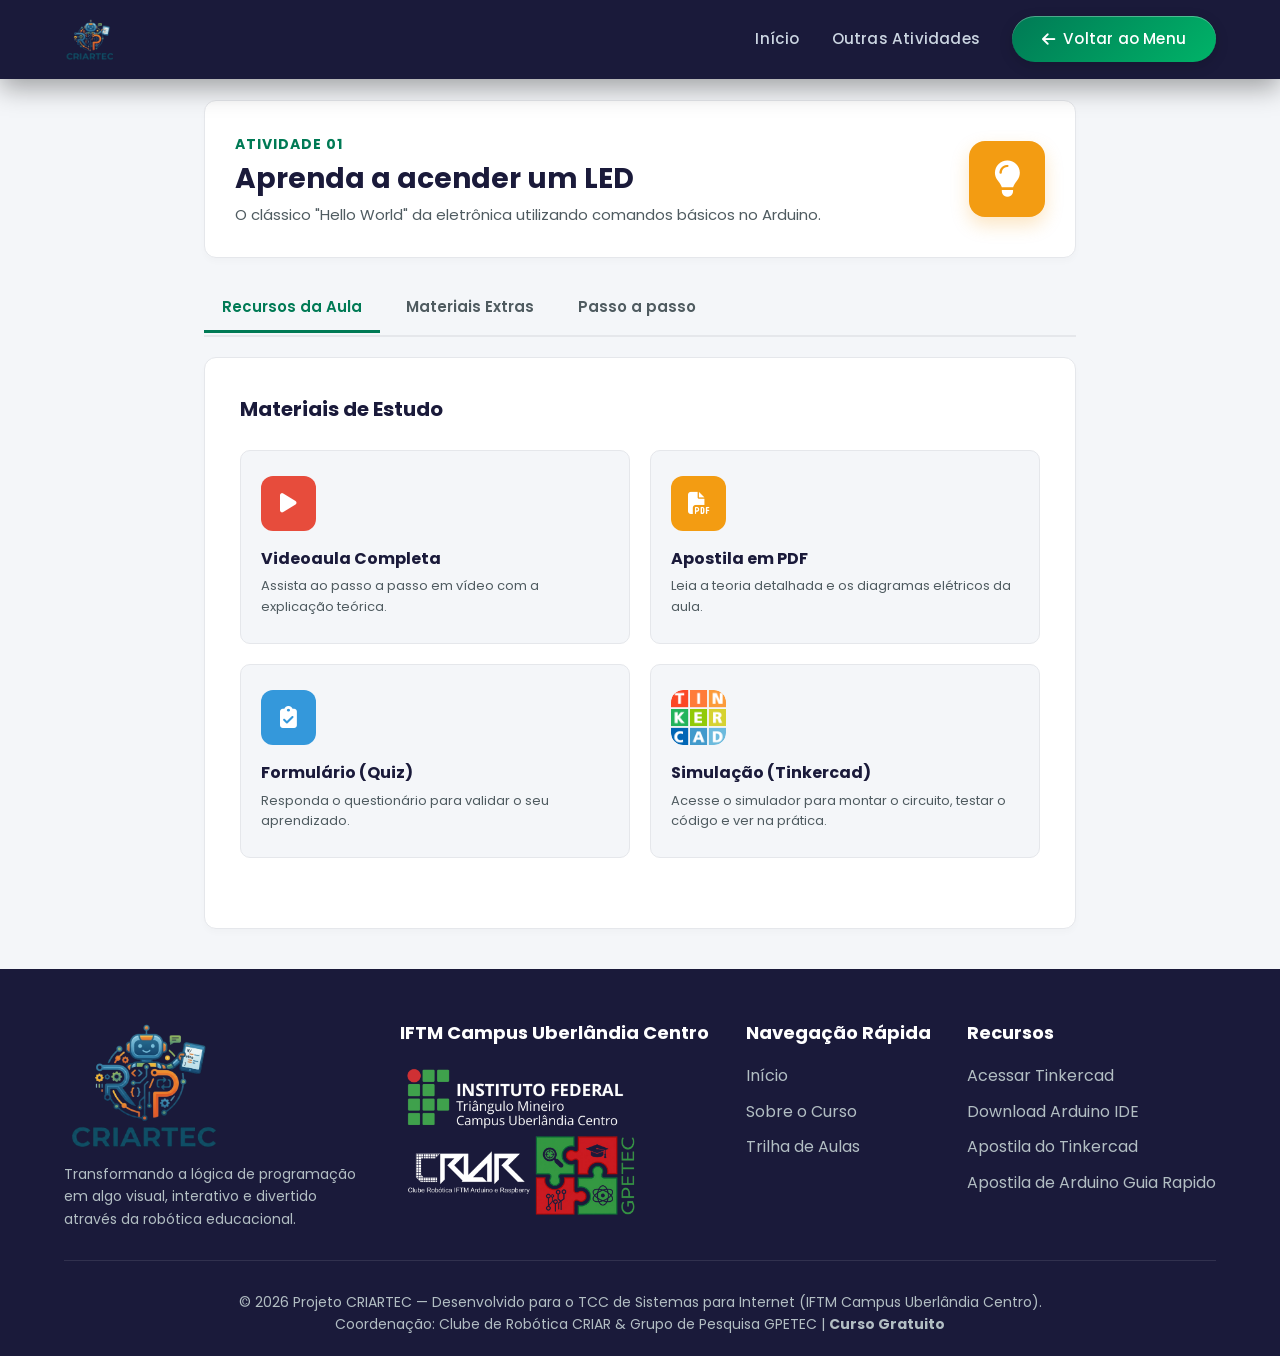
==== commit 13f528bb: "corração" ====
--- a/atividade1.html
+++ b/atividade1.html
@@ -193,11 +193,11 @@
                             target="_blank">Apostila do Tinkercad</a></li>
                     <li><a href="https://drive.google.com/file/d/1H2aJUGeyWfQwduXqsiga_4pokltlQNfr/view?usp=sharing"
                             target="_blank">Apostila de Arduino Guia Rapido </a></li>
-                  
+
                 </ul>
             </div>
         </div>
-        
+
         <div class="footer-bottom">
             <p>© 2026 Projeto CRIARTEC — Desenvolvido para o TCC de Sistemas para Internet (IFTM Campus Uberlândia
                 Centro).</p>
